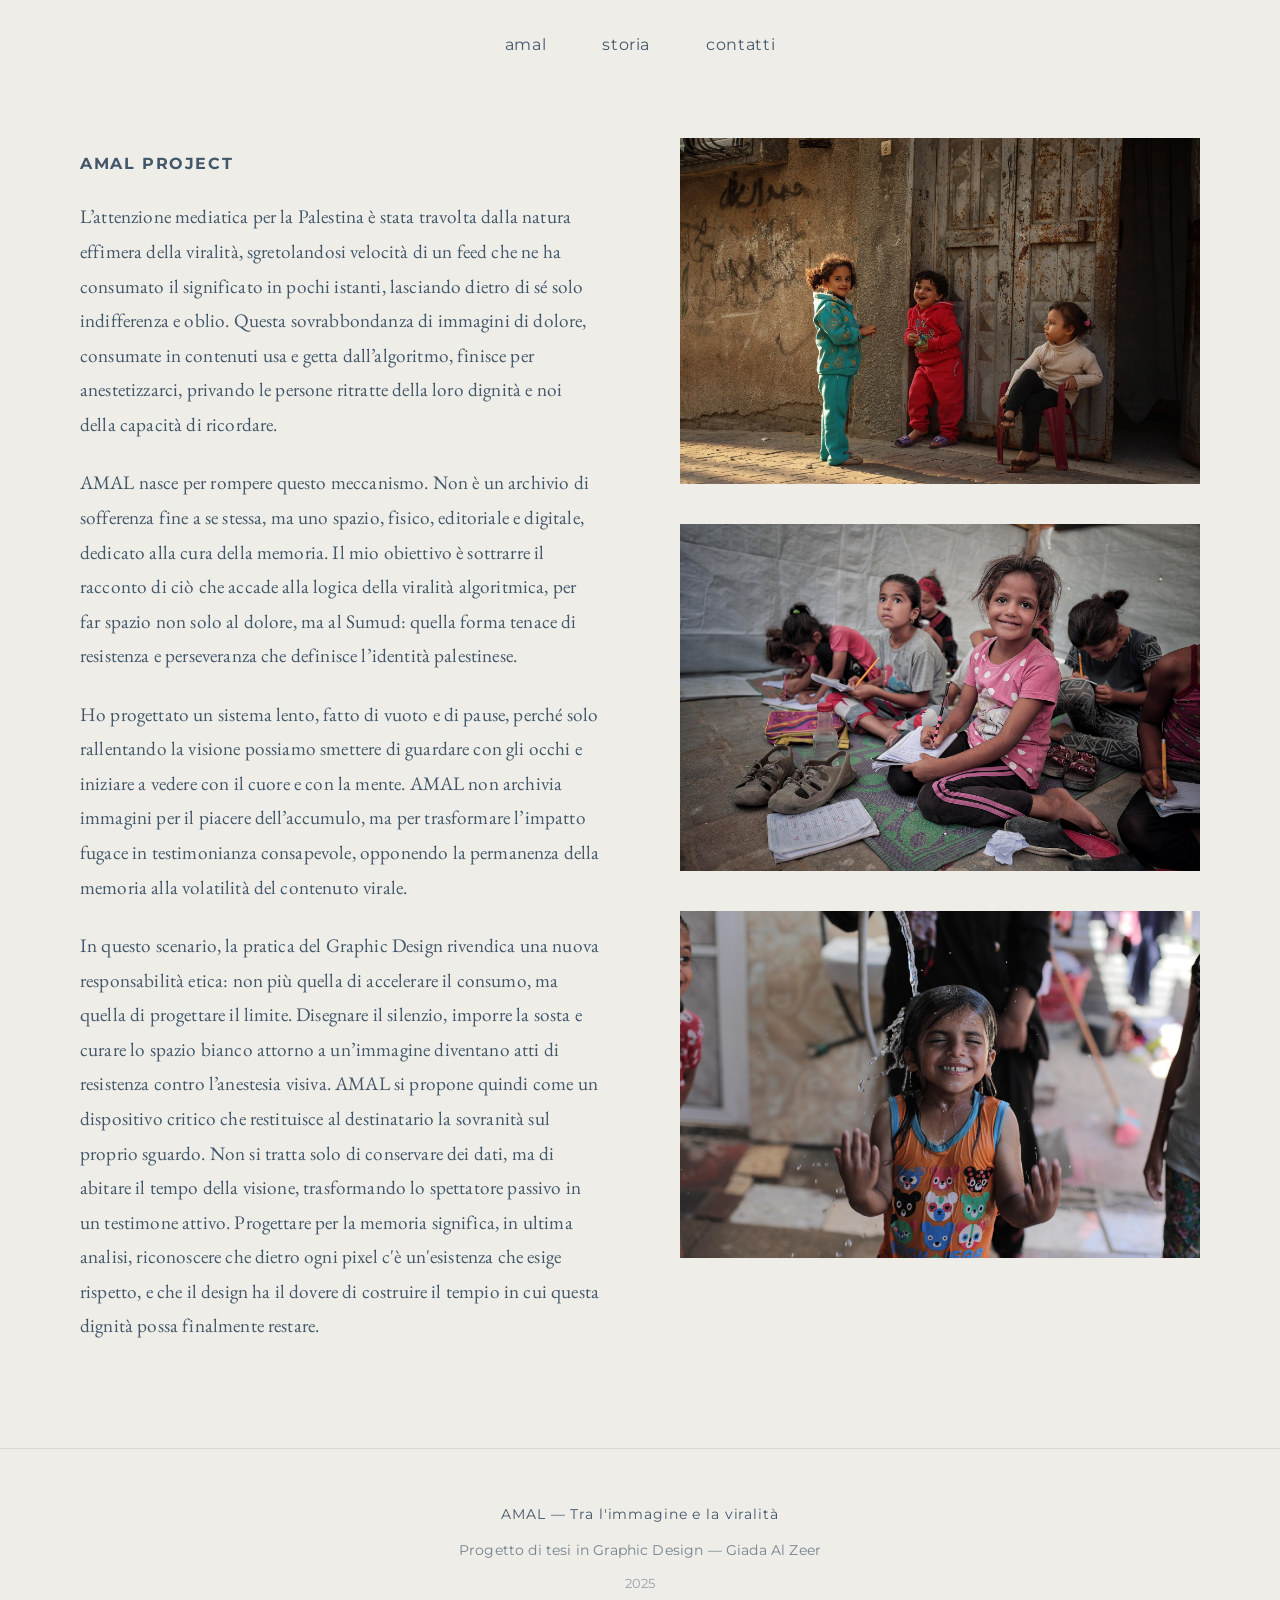
==== storia.html @ bca7f26d "first commit" ====
<!DOCTYPE html>
<html lang="it">
<head>
  <meta charset="UTF-8" />
  <meta name="viewport" content="width=device-width, initial-scale=1.0" />
  <title>AMAL — Storia</title>

  <link rel="preconnect" href="https://fonts.googleapis.com" />
  <link rel="preconnect" href="https://fonts.gstatic.com" crossorigin />

  <link href="https://fonts.googleapis.com/css2?family=Montserrat:wght@300;400;500&display=swap" rel="stylesheet">
  <link href="https://fonts.googleapis.com/css2?family=EB+Garamond:wght@400;500;600&display=swap" rel="stylesheet">

  <link rel="stylesheet" href="style.css" />
</head>
<body class="storia-page">

  <!-- header semplice -->
  <header class="topbar">
    <nav class="main-nav">
      <a href="index.html">amal</a>
      <a href="storia.html">storia</a>
      <a href="#">contatti</a>
    </nav>
  </header>

  <main class="storia-main">

    <!-- colonna testo -->
    <section class="storia-text">

      <h1>AMAL PROJECT</h1>

      <p>
        L’attenzione mediatica per la Palestina è stata travolta  dalla natura effimera della viralità,
        sgretolandosi velocità di un feed che ne ha consumato il significato in pochi istanti,
        lasciando dietro di sé solo indifferenza e oblio. Questa sovrabbondanza di immagini di dolore, 
        consumate in contenuti usa e getta dall’algoritmo, finisce per anestetizzarci, privando le persone 
        ritratte della loro dignità e noi della capacità di ricordare.

      </p>

      <p>
        AMAL nasce per rompere questo meccanismo. 
        Non è un archivio di sofferenza fine a se stessa, ma uno spazio, fisico, editoriale e digitale, 
        dedicato alla cura della memoria. 
        Il mio obiettivo è sottrarre il racconto di ciò che accade alla logica della viralità algoritmica, 
        per far spazio non solo al dolore, ma al Sumud: quella forma tenace di resistenza e perseveranza che definisce l’identità palestinese.

      </p>

      <p>
        Ho progettato un sistema lento, fatto di vuoto e di pause, 
        perché solo rallentando la visione possiamo smettere di guardare con gli occhi e 
        iniziare a vedere con il cuore e con la mente. AMAL non archivia immagini per il piacere dell’accumulo, 
        ma per trasformare l’impatto fugace in testimonianza consapevole, 
        opponendo la permanenza della memoria alla volatilità del contenuto virale.
      </p>

      <p>
        In questo scenario, la pratica del Graphic Design rivendica una nuova responsabilità etica: non più quella di accelerare il consumo, 
        ma quella di progettare il limite. Disegnare il silenzio, imporre la sosta e curare lo spazio bianco attorno a un’immagine diventano 
        atti di resistenza contro l’anestesia visiva. AMAL si propone quindi come un dispositivo critico che restituisce al destinatario 
        la sovranità sul proprio sguardo. Non si tratta solo di conservare dei dati, ma di abitare il tempo della visione, 
        trasformando lo spettatore passivo in un testimone attivo. Progettare per la memoria significa, in ultima analisi, 
        riconoscere che dietro ogni pixel c'è un'esistenza che esige rispetto, 
        e che il design ha il dovere di costruire il tempio in cui questa dignità possa finalmente restare.
    </p>

    </section>

    <!-- colonna immagini -->
<section class="storia-images">

  <img src="img/img1.jpg" alt="" class="reveal">
  <img src="img/img4.jpg" alt="" class="reveal">
  <img src="img/img7.jpg" alt="" class="reveal">

</section>

  </main>

    <footer class="site-footer">
    <div class="footer-inner">
      <p class="footer-title">AMAL — Tra l'immagine e la viralità</p>
      <p class="footer-info">Progetto di tesi in Graphic Design — Giada Al Zeer</p>
      <p class="footer-year">2025</p>
    </div>
  </footer>

  <script>
const reveals = document.querySelectorAll('.reveal');

const observer = new IntersectionObserver((entries) => {
  entries.forEach(entry => {
    if(entry.isIntersecting){
      entry.target.classList.add('visible');
    }
  });
}, {
  threshold: 0.2
});

reveals.forEach(el => observer.observe(el));
</script>

</body>
</html>
---- style.css ----
:root {

  --bg-light: #efede8;
  --bg-dark: #425769;

  --text-dark: #425769;
  --text-light: #efede8;

  --button-bg: rgba(66,87,105,0.20);
  --button-bg-hover: rgba(66,87,105,0.28);
  --button-border: rgba(66,87,105,0.45);

  --button-bg-dark: rgba(239,237,232,0.08);
  --button-bg-dark-hover: rgba(239,237,232,0.14);
  --button-border-dark: rgba(239,237,232,0.28);

  --progress-track-light: rgba(66,87,105,0.08);
  --progress-track-dark: rgba(239,237,232,0.14);

  --progress-fill-light: #425769;
  --progress-fill-dark: #efede8;

  --radius: 999px;

  --content-width: 980px;
  --image-width: 760px;

}

*{
box-sizing:border-box;
}

html,body{
margin:0;
padding:0;
min-height:100%;
}

body{
font-family:"Montserrat",sans-serif;
background:var(--bg-light);
color:var(--text-dark);
line-height:1.6;
letter-spacing:0.01em;
}



/* ------------------- */
/* HOME PAGE */
/* ------------------- */

.home-page{
  min-height:100vh;
  background: var(--bg-light);
  position: relative;
  overflow: hidden;
}
.home-page::before{

  content:"";

  position:absolute;
  inset:0;

  background:url("img/gaza-8971550_1920.jpg") center center / cover no-repeat;

  opacity:0;

  z-index:0;

  animation: bgFade 3s ease forwards;

}
@keyframes bgFade{

  from{
    opacity:0;
  }

  to{
    opacity:0.12;
  }

}

.home-page::after{
  content:"";
  position:absolute;
  inset:0;
  background:rgba(239, 237, 232, 0.077);
  z-index:0;
}

.home-main,
.topbar{
  position:relative;
  z-index:1;
}

.home-page{
min-height:100vh;
background:var(--bg-light);
}

.topbar{
width:100%;
padding:32px 20px 0;
}

.main-nav{
display:flex;
justify-content:center;
align-items:center;
gap:56px;
}

.main-nav a{
text-decoration:none;
color:var(--text-dark);
font-size:1rem;
font-weight:400;
letter-spacing:0.04em;
text-transform:lowercase;
transition:opacity .2s;
}

.main-nav a:hover{
opacity:0.7;
}

.home-main{
min-height:calc(100vh - 180px);
display:flex;
flex-direction:column;
align-items:center;
justify-content:center;
gap:32px;
padding:20px;
}

.logo {
  max-width: 320px;
  width: 100%;
  height: auto;
  display: block;
}

.logo-box{
display:flex;
justify-content:center;
align-items:center;
}

.logo-placeholder{
font-size:clamp(3rem,10vw,7rem);
letter-spacing:0.2em;
font-weight:500;
color:var(--text-dark);
text-transform:uppercase;
}

.enter-btn{

display:inline-flex;
align-items:center;
justify-content:center;

min-width:160px;

padding:14px 28px;

background:var(--button-bg);
border:1px solid var(--button-border);
border-radius:var(--radius);

color:var(--text-dark);
text-decoration:none;

font-size:0.95rem;
letter-spacing:0.12em;
text-transform:uppercase;

transition:.25s;

}

.enter-btn:hover{

background:var(--button-bg-hover);
transform:translateY(-1px);

}



/* ------------------- */
/* GALLERY */
/* ------------------- */

.gallery-page{

min-height:100vh;
overflow:hidden;
position:relative;

background:var(--bg-light);
color:var(--text-dark);

transition:.25s;

}

.gallery-page.mode-image{

background:var(--bg-light);
color:var(--text-dark);

}

.gallery-page.mode-text{

background:var(--bg-dark);
color:var(--text-light);

}



/* icona home */

.home-icon-btn{

position:absolute;
top:28px;
right:28px;

width:46px;
height:46px;

border-radius:999px;

display:flex;
align-items:center;
justify-content:center;

text-decoration:none;

z-index:10;

transition:.25s;

}

.home-icon-btn img{

max-width:22px;
max-height:22px;

width:auto;
height:auto;

display:block;

}

.gallery-page.mode-image .home-icon-btn{

border:1px solid rgba(66,87,105,0.18);
background:rgba(66,87,105,0.04);

}

.gallery-page.mode-text .home-icon-btn{

border:1px solid rgba(239,237,232,0.2);
background:rgba(239,237,232,0.04);

}

.gallery-page.mode-text .home-icon-btn img{

filter:brightness(0) invert(1);

}

.home-icon-btn:hover{

transform:translateY(-1px);

}



/* layout */

.gallery-main{

min-height:100vh;

display:flex;
align-items:center;
justify-content:center;

padding:80px 24px 40px;

}

.gallery-wrapper{

width:100%;
max-width:var(--content-width);

display:flex;
flex-direction:column;
align-items:center;

}



/* area contenuto */

.content-stage{

width:100%;
min-height:68vh;

display:grid;
place-items:center;

}

.image-view,
.text-view{

width:100%;
display:none;

}

.image-view.is-visible,
.text-view.is-visible{

display:grid;
place-items:center;

}



/* immagini */

.image-view img{

display:block;

width:100%;
max-width:var(--image-width);

max-height:68vh;

object-fit:contain;

user-select:none;
-webkit-user-drag:none;

}



/* slide testo */

.text-view{

min-height:68vh;
padding:0 32px;

}

.text-slide{

width:100%;
max-width:820px;

text-align:center;

}

.slide-main{

margin:0;

font-family:"EB Garamond",serif;
font-weight:600;

font-size:clamp(1.7rem,3vw,3.1rem);

line-height:1.3;

color:#efede8;

}

.slide-sub{

margin-top:14px;

font-family:"EB Garamond",serif;
font-weight:400;

font-size:1rem;

line-height:1.6;

color:rgba(239,237,232,0.85);

}



/* linea tempo */

.progress-wrap{

width:100%;
max-width:var(--image-width);

height:1px;

margin-top:18px;

position:relative;

}

.gallery-page.mode-image .progress-wrap{

background:var(--progress-track-light);

}

.gallery-page.mode-text .progress-wrap{

background:var(--progress-track-dark);

}



.progress-bar{

width:0%;
height:1px;

position:relative;

border-radius:999px;

}



.gallery-page.mode-image .progress-bar{

background:var(--progress-fill-light);

}

.gallery-page.mode-text .progress-bar{

background:var(--progress-fill-dark);

}



/* scintilla */

.progress-bar::after{

content:"";

position:absolute;
right:-1px;
top:50%;

width:3px;
height:3px;

border-radius:50%;

transform:translateY(-50%);

}

.gallery-page.mode-image .progress-bar::after{

background:var(--progress-fill-light);

box-shadow:0 0 6px rgba(66,87,105,0.3);

}

.gallery-page.mode-text .progress-bar::after{

background:var(--progress-fill-dark);

box-shadow:0 0 7px rgba(239,237,232,0.4);

}



/* controlli */

.gallery-controls{

margin-top:24px;

display:flex;
justify-content:center;
align-items:center;

gap:14px;

}



.nav-btn{

appearance:none;

padding:13px 24px;

border-radius:var(--radius);

font-family:"Montserrat",sans-serif;
font-size:0.9rem;

letter-spacing:0.05em;

cursor:pointer;

transition:.25s;

}



.gallery-page.mode-image .nav-btn{

background:var(--button-bg);
color:var(--text-dark);

border:1px solid var(--button-border);

}

.gallery-page.mode-image .nav-btn:hover:not(:disabled){

background:var(--button-bg-hover);
transform:translateY(-1px);

}



.gallery-page.mode-text .nav-btn{

background:var(--button-bg-dark);
color:var(--text-light);

border:1px solid var(--button-border-dark);

}

.gallery-page.mode-text .nav-btn:hover:not(:disabled){

background:var(--button-bg-dark-hover);
transform:translateY(-1px);

}



.nav-btn:disabled{

opacity:0.34;
cursor:not-allowed;

}



/* responsive */

@media(max-width:900px){

.gallery-main{
padding-top:88px;
}

.image-view img,
.progress-wrap{
max-width:100%;
}

.text-view{
padding:0 18px;
}

}

@media(max-width:640px){

.home-icon-btn{
top:18px;
right:18px;
width:42px;
height:42px;
}

.gallery-controls{
gap:10px;
}

.nav-btn{
padding:12px 18px;
font-size:0.86rem;
}

}

.site-footer{

padding:40px 20px;

border-top:1px solid rgba(66,87,105,0.12);

background:#efede8;

}

.footer-inner{

max-width:900px;
margin:0 auto;

text-align:center;

}

.footer-title{

font-size:0.9rem;
letter-spacing:0.06em;

margin-bottom:8px;

color:#425769;

}

.footer-info{

font-size:0.85rem;
opacity:0.7;

margin-bottom:4px;

}

.footer-year{

font-size:0.8rem;
opacity:0.5;

}

.end-link{

text-decoration:none;
color:#efede8;

font-family:"EB Garamond",serif;
font-weight:600;

font-size:clamp(2rem,3vw,3.4rem);

letter-spacing:0.05em;

transition:.3s;

}

.end-link:hover{

opacity:0.7;

}

.end-home{

display:flex;
flex-direction:column;
align-items:center;
justify-content:center;

gap:8px;

text-decoration:none;

margin-top:20px;

}

.end-icon{

max-width:22px;
max-height:22px;

width:auto;
height:auto;

display:block;

transition:.3s;

}

.end-text{

font-family:"Montserrat",sans-serif;
font-size:0.8rem;

letter-spacing:0.08em;

color:#efede8;

opacity:0.7;

text-transform:lowercase;

transition:.3s;

}

.end-home:hover .end-icon{
opacity:0.7;
transform:translateY(-1px);
}

.end-home:hover .end-text{
opacity:1;
}

/* ------------------- */
/* STORIA */
/* ------------------- */

.storia-page{
  background:#efede8;
  color:#425769;
}

/* layout principale */
.storia-main{

  max-width:1200px;
  margin:0 auto;

  padding:80px 40px;

  display:grid;
  grid-template-columns: 1fr 1fr;

  gap:80px;

}

/* colonna testo */
.storia-text{

  max-width:520px;

}

.storia-text h1{

  font-family:"Montserrat",sans-serif;
  font-size:1rem;

  letter-spacing:0.1em;
  text-transform:uppercase;

  margin-bottom:24px;

}

.storia-text p{

  font-family:"EB Garamond",serif;
  font-size:1.2rem;

  line-height:1.8;

  margin-bottom:24px;

  color:#425769;

}

/* colonna immagini */
.storia-images{

  display:flex;
  flex-direction:column;

  gap:40px;

}

.storia-images img{

  width:100%;
  height:auto;

  display:block;

  object-fit:cover;

}

/* responsive */
@media(max-width:900px){

  .storia-main{
    grid-template-columns:1fr;
    gap:40px;
  }

}
.reveal{
  opacity:0;
  transform:translateY(20px);
  transition: opacity 1.2s ease, transform 1.2s ease;
}

/* quando appare */
.reveal.visible{
  opacity:1;
  transform:translateY(0);
}

.storia-text p{
  max-width: 60ch;
}

/* ------------------- */
/* CONTATTI */
/* ------------------- */

.contatti-page{
  background:#efede8;
  color:#425769;
}

.contatti-main{

  min-height:calc(100vh - 100px);

  display:flex;
  align-items:center;
  justify-content:center;

  padding:40px 20px;

}

.contatti-content{

  text-align:center;
  max-width:500px;

}

.contatti-intro{

  font-family:"EB Garamond",serif;
  font-size:1.2rem;
  line-height:1.7;

  margin-bottom:30px;

}

.contatti-email a{

  font-family:"Montserrat",sans-serif;
  font-size:1rem;

  letter-spacing:0.08em;

  color:#425769;
  text-decoration:none;

  border-bottom:1px solid rgba(66,87,105,0.3);

  padding-bottom:4px;

  transition:.3s;

}

.contatti-email a:hover{
  opacity:0.6;
}

.contatti-extra{

  margin-top:40px;

  font-size:0.85rem;
  opacity:0.6;

  line-height:1.6;

}
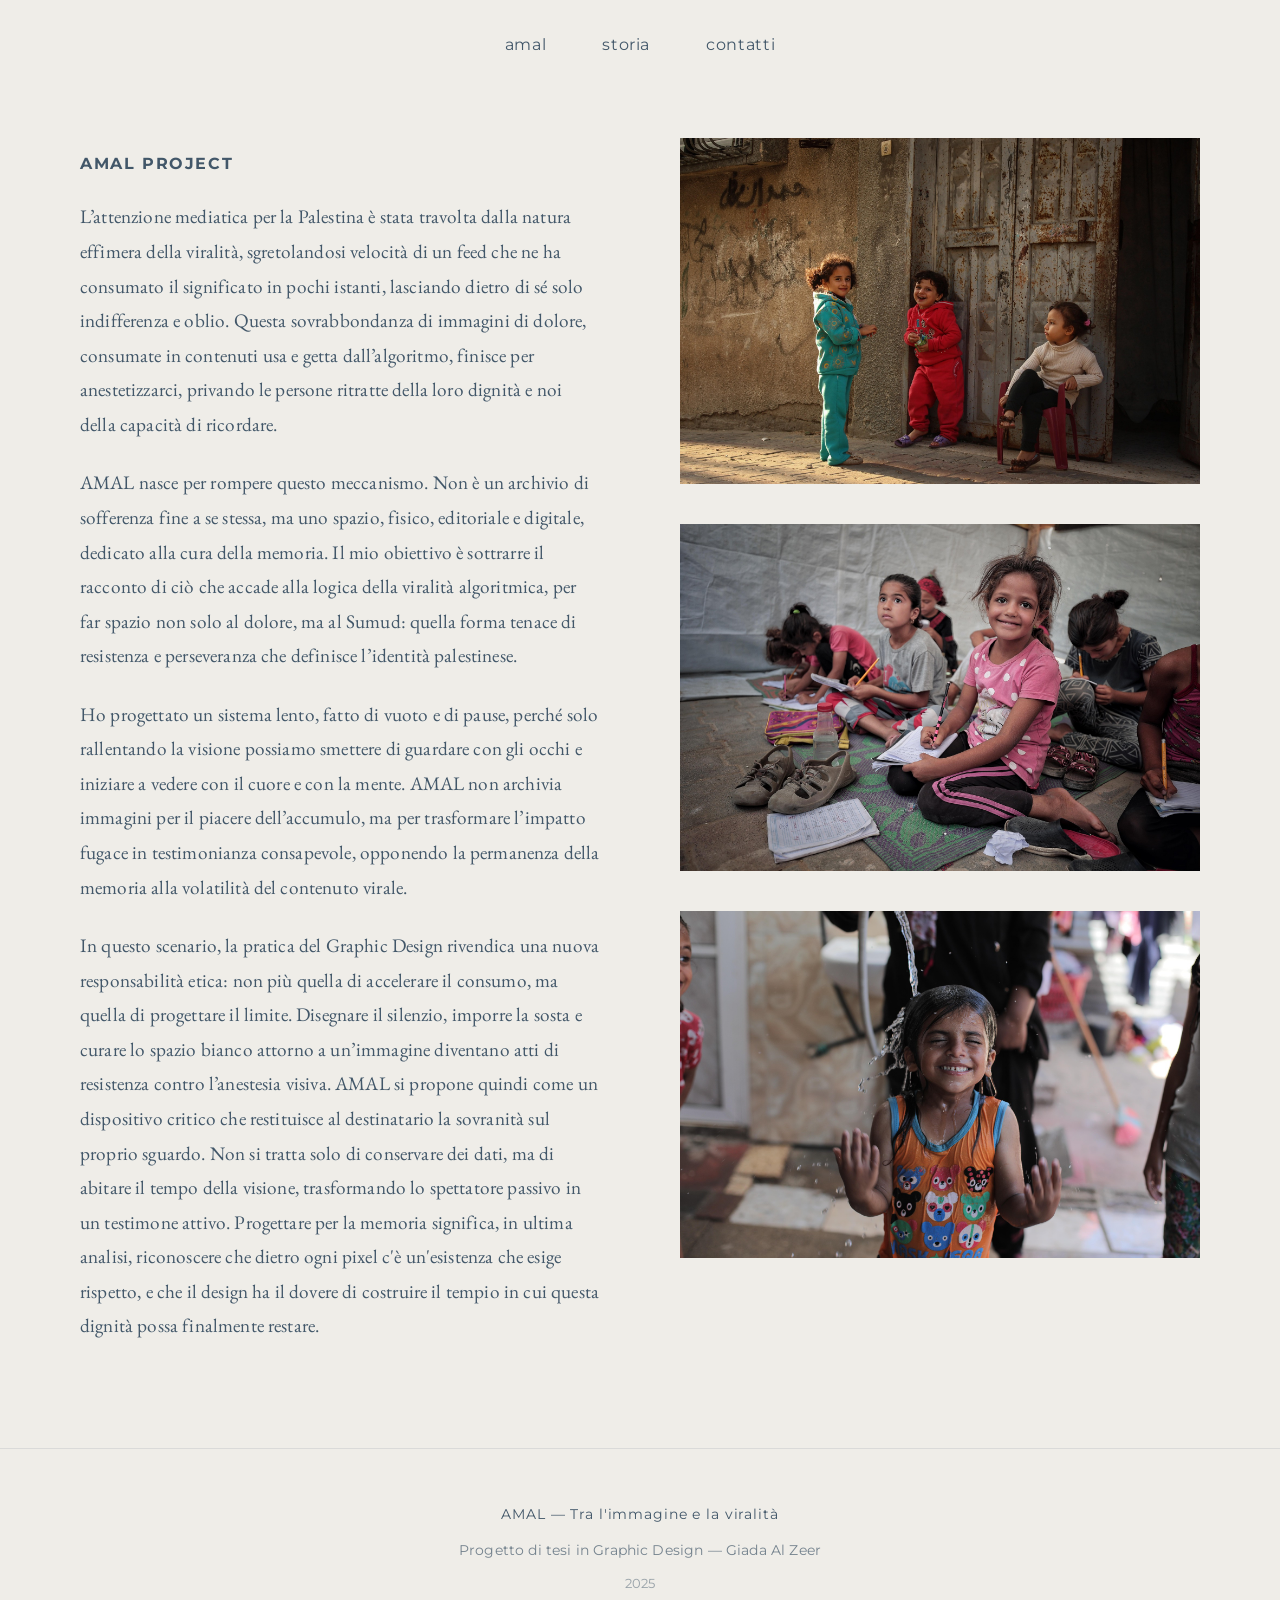
==== commit 9c8aa444: "update home e pagina storia" ====
--- a/storia.html
+++ b/storia.html
@@ -20,7 +20,7 @@
     <nav class="main-nav">
       <a href="index.html">amal</a>
       <a href="storia.html">storia</a>
-      <a href="#">contatti</a>
+      <a href="contatti.html">contatti</a>
     </nav>
   </header>
 
